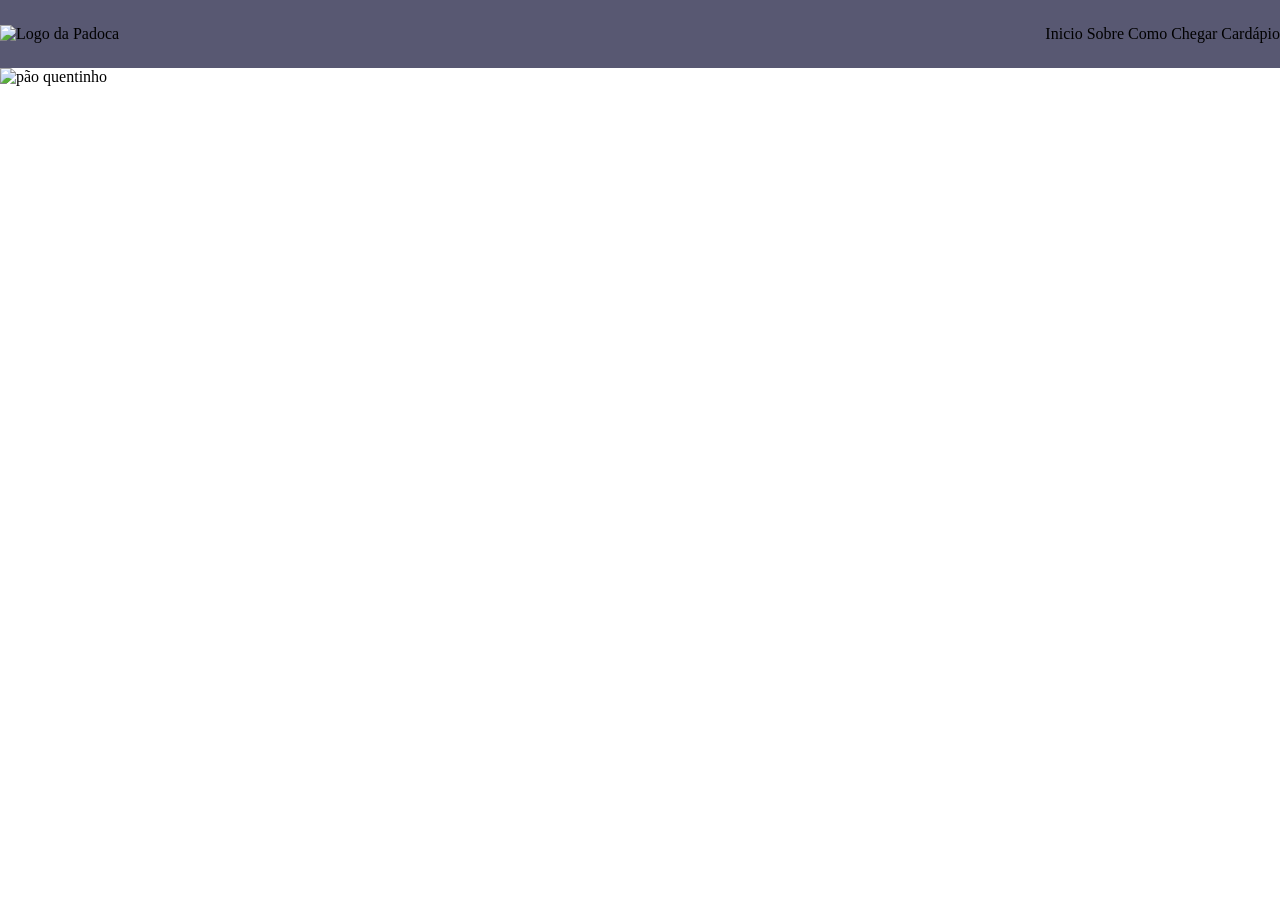
==== index.html @ 095957b6 "muito foda" ====
<!DOCTYPE html>
<html lang="en">
<head>
    <meta charset="UTF-8">
    <meta name="viewport" content="width=device-width, initial-scale=1.0">
    <title>Padoca Mágica</title>
    <link rel="stylesheet" href="./css/home.css">
</head>
 
<body>
    <header id="header" class="header">
        <img src="" alt="Logo da Padoca">
 
        <nav class="navigation">
            <a href="">Inicio</a>
            <a href="">Sobre</a>
            <a href="">Como Chegar</a>
            <a href="">Cardápio</a>
 
        </nav>
    </header>

    <main id="content" class="content">
        <section id="hero">
            <img src=""alt="pão quentinho">
        </section>

    </main>
</body>
</html>
---- css/home.css ----
@import url(layout.css);

.hero {
    background-color: var(--cor--alternativa);

    height: 90vh;
}
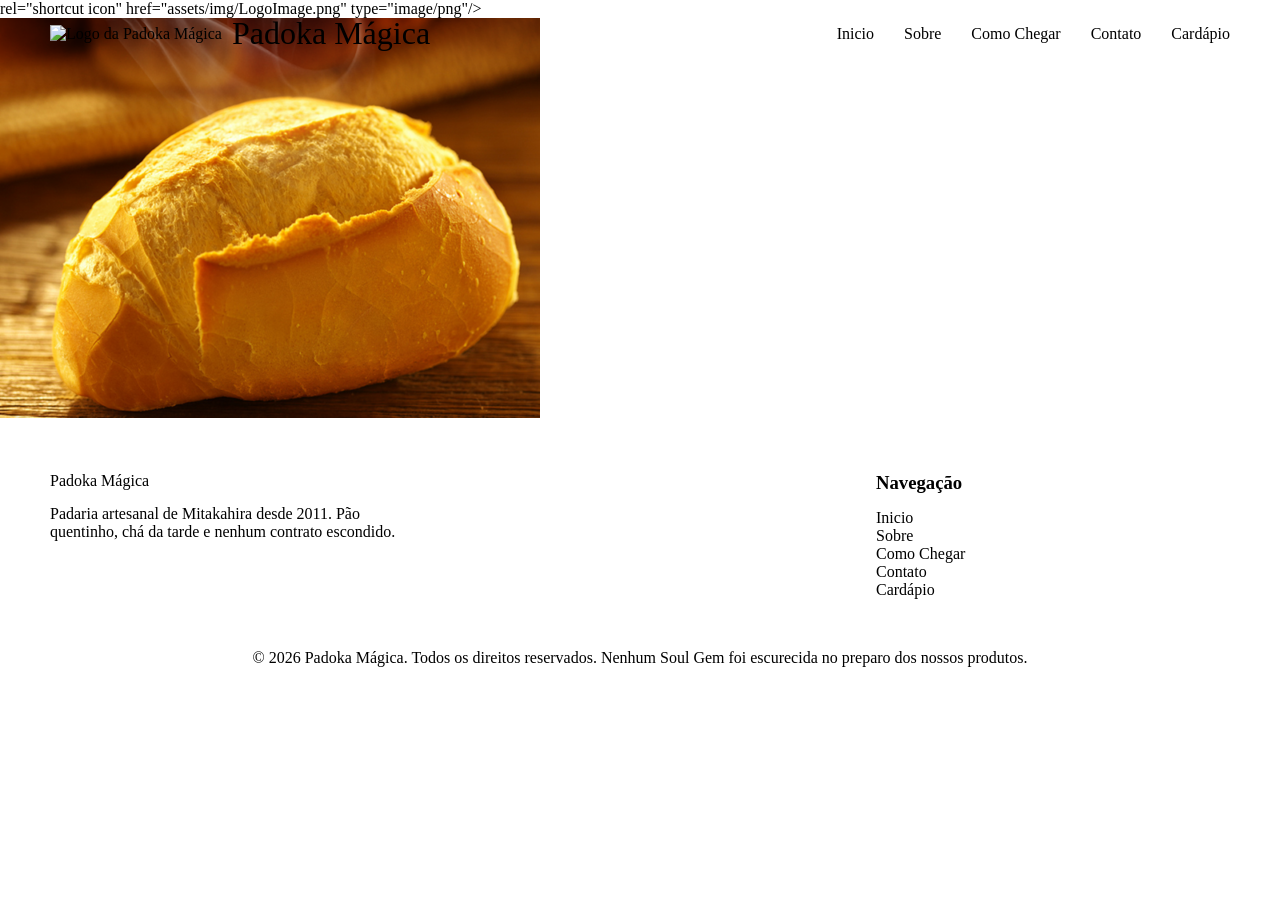
==== commit 1f469017: "git add ." ====
--- a/index.html
+++ b/index.html
@@ -5,26 +5,62 @@
     <meta name="viewport" content="width=device-width, initial-scale=1.0">
     <title>Padoca Mágica</title>
     <link rel="stylesheet" href="./css/home.css">
+    <link rel="stylesheet" href="css/variables.css">
+    <link rel="stylesheet" href="css/layout.css">
+    
+    rel="shortcut icon"
+    href="assets/img/LogoImage.png"
+    type="image/png"/>
 </head>
  
 <body>
     <header id="header" class="header">
-        <img src="" alt="Logo da Padoca">
- 
+        <a href="./index.html#hero" class="logoContainer">
+            <img scr="./assets/img/LogoImage.png" alt="Logo da Padoka Mágica" />
+            <h1>Padoka Mágica</h1>
+        </a>
+
         <nav class="navigation">
-            <a href="">Inicio</a>
-            <a href="">Sobre</a>
-            <a href="">Como Chegar</a>
+            <a href="./index.html#hero">Inicio</a>
+            <a href="./index.html#historia">Sobre</a>
+            <a href=".//index.html#comoChegar">Como Chegar</a>
+            <a href="./index.html#contato">Contato</a>
             <a href="">Cardápio</a>
- 
+
         </nav>
     </header>
 
     <main id="content" class="content">
         <section id="hero">
-            <img src=""alt="pão quentinho">
+            <img src="assets/img/heroImage.png"alt="Minha imagem">
         </section>
 
     </main>
+    <footer id="footer" class="footer">
+        <div class="footerContainer">
+            <div class="footerColuna">
+                <p class="footerLogo">Padoka Mágica</p>
+                <p>
+                    Padaria artesanal de Mitakahira desde 2011. Pão quentinho, chá da
+                     tarde e nenhum contrato escondido.
+                </p>
+            </div>
+            <div class="footerColuna">
+                <h3>Navegação</h3>
+                <a href="./index.html#hero">Inicio</a>
+                <a href="./index.html#historia">Sobre</a>
+                <a href=".//index.html#comoChegar">Como Chegar</a>
+                <a href="./index.html#contato">Contato</a>
+                <a href="">Cardápio</a>
+            </div>
+        </div>
+        <div class="copyright">
+            <p>
+              &copy; 2026 Padoka Mágica. Todos os direitos reservados. Nenhum Soul
+              Gem foi escurecida no preparo dos nossos produtos.
+            </p>  
+        </div>    
+    
+    </footer>
 </body>
 </html>
--- a/css/variables.css
+++ b/css/variables.css
@@ -0,0 +1,46 @@
+:root {
+    --cor-principal:#95D5EE;
+    --cor-alternativa: #FFE691;
+
+    --cor-do-texto: #262626;
+    --cor-do-texto-secundária: #95D5EE;
+
+
+    --altura-do-header: 7.5vh;
+    --tamanho-do-footer: 15vh;
+}
+
+@font-face {
+    font-family: "Pacifico";
+    src: url(../assets/fonts/Pacifico.tff);
+}
+
+@font-face{
+    font-family: "Poppins";
+    src: url(../assets/fonts/Poppins-Regular.ttf);
+    font-weight: normal;
+    font-style: normal;
+}
+
+@font-face{
+    font-family: "Poppins";
+    src: url(../assets/fonts/Poppins-Bold.ttf);
+    font-weight: bold;
+    font-style: normal;
+}
+
+@font-face{
+    font-family: "Poppins";
+    src: url(../assets/fonts/Poppins-Italic.ttf);
+    font-weight: normal;
+    font-style: italic;
+}
+
+@font-face{
+    font-family: "Poppins";
+    src: url(../assets/fonts/Poppins-BoldItalic.ttf);
+    font-weight: bold;
+    font-style: italic;
+}
+ 
+
--- a/css/layout.css
+++ b/css/layout.css
@@ -0,0 +1,214 @@
+@import url(varibles.css);
+ 
+*{
+    margin: 0px;
+    padding: 0px;
+    box-sizing: border-box;
+}
+ 
+html {
+    scroll-behavior: smooth;
+    scroll-padding-top: var(--altura-header);
+}
+ 
+body{
+    font-family: "Fonte Corpo";
+    color: var(--cor-roxa);
+}
+ 
+a{
+    text-decoration: none;
+}
+ 
+.header {
+    position: fixed;
+    top: 0;
+    left: 0;
+    width: 100%;
+    z-index: 100;
+ 
+    background-color: var(--cor-roxa);
+    color: var(--cor-amarela);
+   
+    height: var(--altura-header);
+    padding: 15px 50px;
+ 
+    display: flex;
+    align-items: center;
+    justify-content: space-between;
+}
+ 
+ 
+.logoContainer{
+    display: flex;
+    align-items: center;
+    gap: 10px;
+    color: inherit;
+    transform: 150ms;
+}
+ 
+.logoContainer h1{
+    font-family: "Fonte Titulo";
+    font-size: 2rem;
+    font-weight: lighter;
+}
+ 
+.logoContainer img{
+    height: calc(var(--altura-header) -1vh)
+}
+ 
+.logoContainer:hover{
+    scale: 102,5%;
+}
+ 
+.navigation{
+    display: flex;
+    gap: 30px;
+}
+ 
+.navigation a{
+    color: var(--cor-branca);
+    transition: 300ms;
+}
+ 
+.navigation a:hover{
+    color: var(--cor-rosa);
+}
+ 
+.footer{
+    padding: 50px 50px 20px;
+    background-color: var(--cor-roxa);
+    color: var(--cor-branca);
+}
+ 
+.footerContainer{
+    display: flex;
+    justify-content: space-between;
+    gap: 30px;
+    margin-bottom: 30px;
+}
+ 
+.footerColuna{
+    display: flex;
+    flex-direction: column;
+    width: 30%;
+}
+ 
+.footerLogo{
+    margin-bottom: 15px;
+    font-family: "Fonte Titulo";
+}
+ 
+.footerColuna h3{
+    margin-bottom: 15px;
+    color: var(--cor-amarela)
+}
+ 
+.footerColuna a{
+    color: inherit;
+    transform: 300ms;
+    width: fit-content;
+}
+ 
+.footerColuna:hover{
+    color: var(--cor-rosa);
+    transform: translateX(5px);
+}
+ 
+.copyright{
+    border-top: 1px solid var(--cor-rosa);
+    padding-top: 20px;
+    text-align: center;
+}
+ 
+@media (max-width: 768px){
+    html{
+        scroll-padding-top: 170px;
+    }
+ 
+    .header{
+        height: auto;
+        padding: 12px 20px;
+        flex-direction: column;
+        gap: 10px 20px;
+    }
+ 
+    .navigation{
+        flex-direction: wrap;
+        justify-content: center;
+        gap: 10px 20px;
+    }
+ 
+    .footer{
+        padding: 40px 20px 20px;
+    }
+ 
+    .footerContainer{
+        flex-direction: column;
+    }
+ 
+    .footerColuna{
+        width: 100%;
+    }
+}
+ 
+@media (max-width: 768px){
+    .hero{
+        flex-direction: column;
+        padding: 190px 20px 60px;
+    }
+ 
+    .heroTexto, .heroImagem{
+        width: 100%;
+    }
+ 
+    .heroTexto{
+        text-align: center;
+    }
+ 
+    .heroTag{
+        margin: 0 auto 20px;
+    }
+ 
+    .heroTitulo{
+        font-size: 38px;
+    }
+ 
+    .botaoSecundario{
+        margin-left: 0;
+        margin-top: 10px;
+    }
+ 
+    .circulo{
+        width: 250px;
+        height: 250px;
+        margin-top: 40px;
+    }
+ 
+    .selo{
+        width: 85px;
+        height: 85px;
+        right: 20px;
+        font-size: 85px;
+    }
+ 
+    .historia, .comoChegar .contato{
+        padding: 70px 20px;
+    }
+ 
+    .tituloSecao{
+        font-size: 34px;
+    }
+ 
+    .historiaConteudo, .comoChegarConteudo{
+        flex-direction: column;
+    }
+ 
+    .historiaTexto, .historiaCards, .mapa, .infoEndereco, .card{
+        width: 100%;
+    }
+ 
+    .formulario{
+        padding: 25px;
+    }
+}
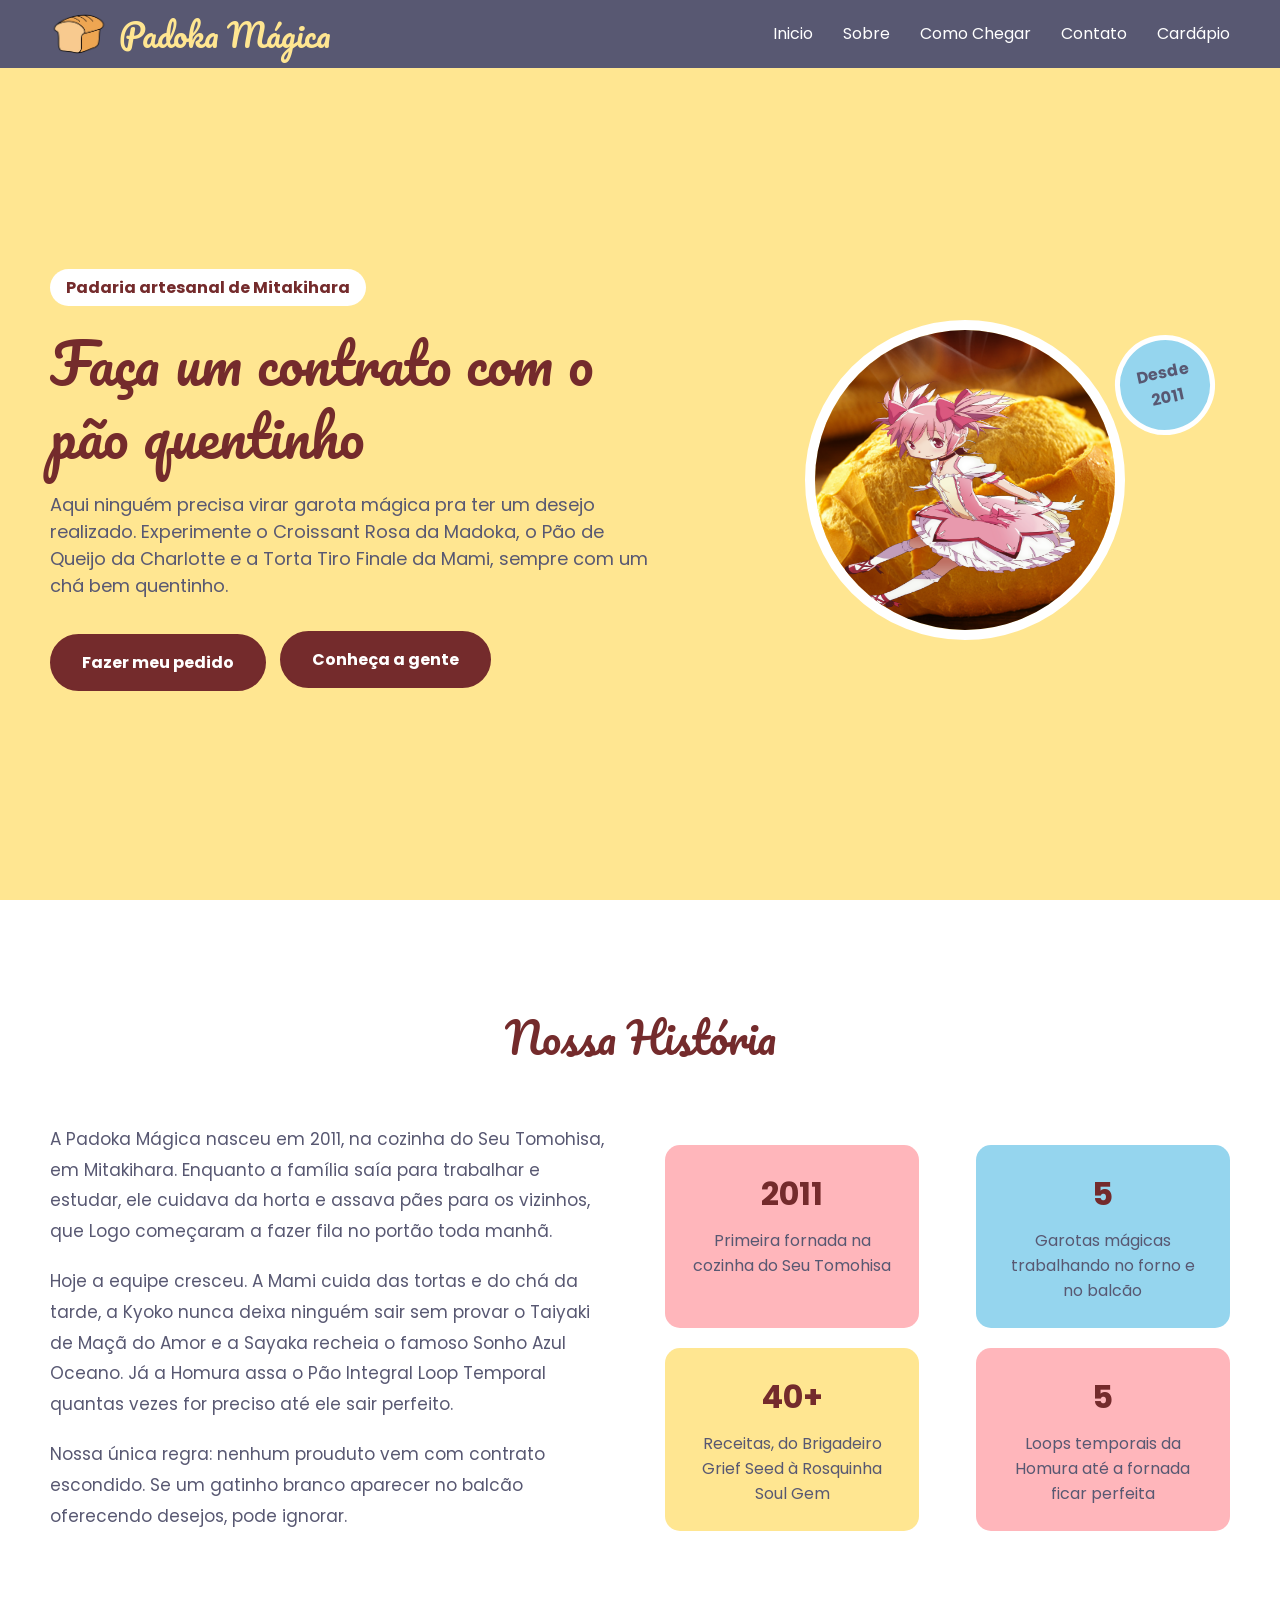
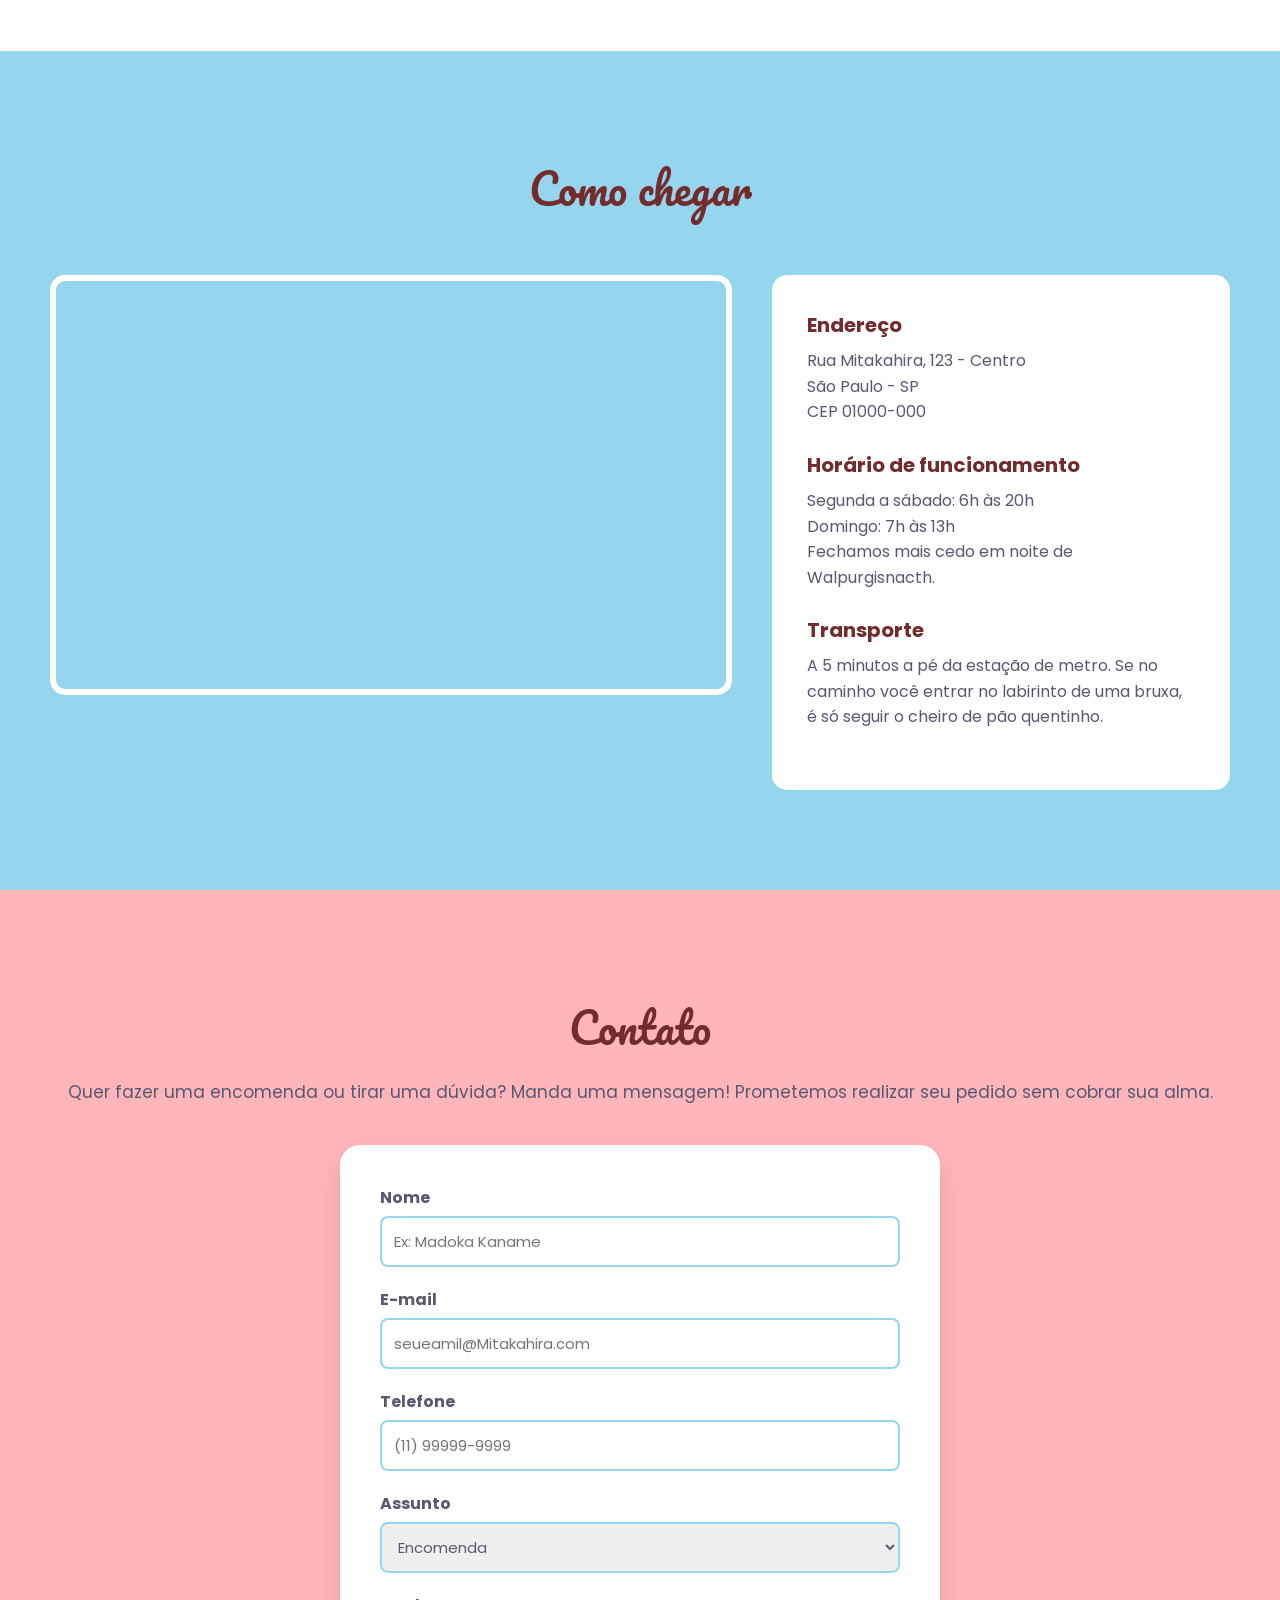
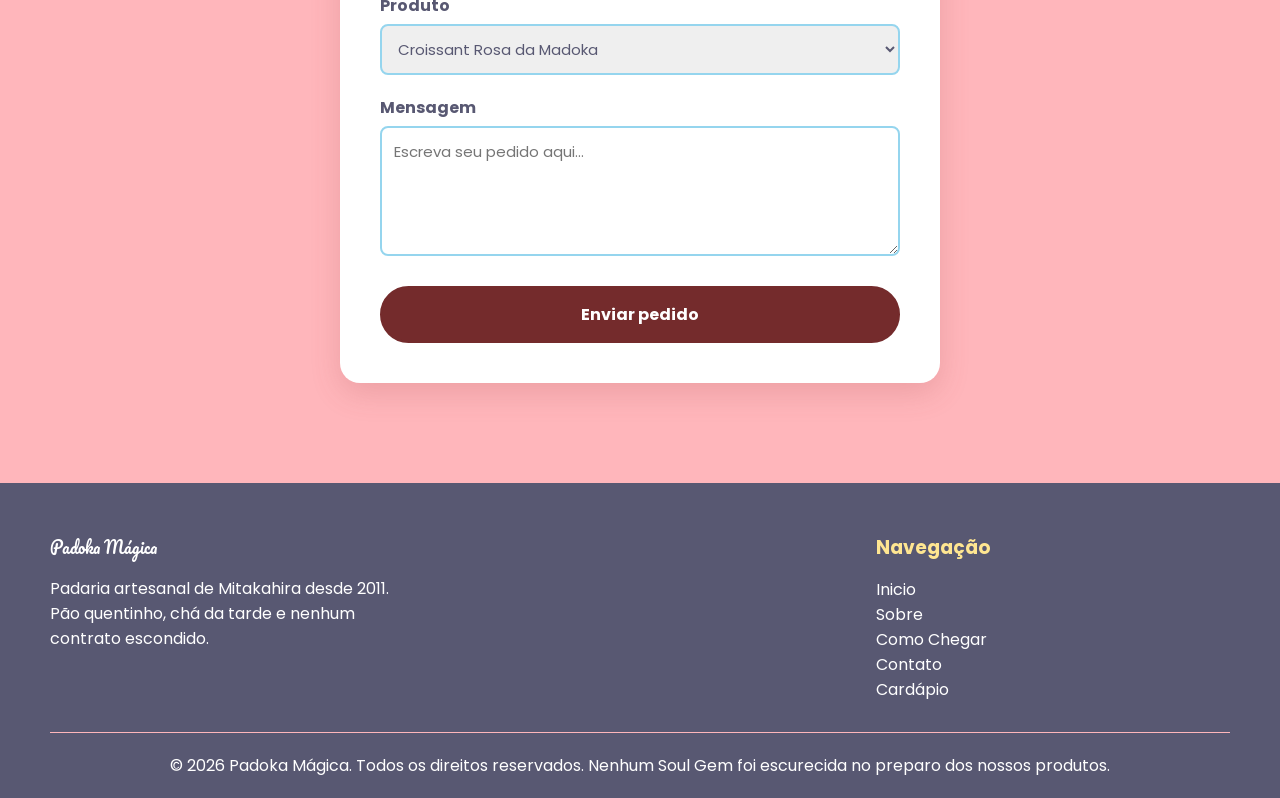
==== commit 3e1c5260: "Sua mensagem explicativa aqui" ====
--- a/index.html
+++ b/index.html
@@ -1,22 +1,21 @@
 <!DOCTYPE html>
-<html lang="en">
+<html lang="pt-BR">
+
 <head>
     <meta charset="UTF-8">
-    <meta name="viewport" content="width=device-width, initial-scale=1.0">
+    <meta name="viewport" content="width=device-width, initial-scale=1.0"/>
     <title>Padoca Mágica</title>
+    <link rel="stylesheet" href="./css/variables.css">
+    <link rel="stylesheet" href="./css/layout.css">
     <link rel="stylesheet" href="./css/home.css">
-    <link rel="stylesheet" href="css/variables.css">
-    <link rel="stylesheet" href="css/layout.css">
-    
-    rel="shortcut icon"
-    href="assets/img/LogoImage.png"
-    type="image/png"/>
+    <link rel="shortcut icon" href="assets/img/LogoImage.png" type="image/png" />
+
 </head>
- 
+
 <body>
     <header id="header" class="header">
         <a href="./index.html#hero" class="logoContainer">
-            <img scr="./assets/img/LogoImage.png" alt="Logo da Padoka Mágica" />
+            <img src="./assets/img/LogoImage.png" alt="Logo da Padoka Mágica">
             <h1>Padoka Mágica</h1>
         </a>
 
@@ -25,42 +24,248 @@
             <a href="./index.html#historia">Sobre</a>
             <a href=".//index.html#comoChegar">Como Chegar</a>
             <a href="./index.html#contato">Contato</a>
-            <a href="">Cardápio</a>
+            <a href="./cardapio.html">Cardápio</a>
 
         </nav>
     </header>
 
     <main id="content" class="content">
-        <section id="hero">
-            <img src="assets/img/heroImage.png"alt="Minha imagem">
-        </section>
-
+        <section id="hero" class="hero">
+
+            <div class="heroTexto">
+
+                <p class="heroTag">
+                    Padaria artesanal de Mitakihara
+                </p>
+
+                <h1 class="heroTitulo">
+                    Faça um contrato com o pão quentinho
+                </h1>
+
+                <p class="heroSubtitulo">
+                    Aqui ninguém precisa virar garota mágica pra ter um desejo
+                    realizado. Experimente o Croissant Rosa da Madoka, o Pão de Queijo
+                    da Charlotte e a Torta Tiro Finale da Mami, sempre com um chá bem
+                    quentinho.
+                </p>
+
+                <div class="heroBotoes">
+                    <a href="#contato" class="botao">
+                        Fazer meu pedido
+                    </a>
+
+                    <a href="#historia" class="botao botaoSecundario">
+                        Conheça a gente
+                    </a>
+                </div>
+
+            </div>
+
+            <div class="heroImage">
+                <div class="circulo">
+
+                    <img src="./assets/img/Madoka.png" alt="Madoka" class="madoka">
+
+                    <img src="./assets/img/heroImage.png" alt="Pão quentinho" class="pao">
+
+                </div>
+
+                <p class="selo">Desde<br>2011</p>
+            </div>
+
+        </section>
+
+        <!--NOSSA HISTÓRIA-->
+
+        <section id="historia" class="historia">
+            <!-- Conteúdo da seção Sobre entra aqui -->
+
+            <h2 class="tituloSecao">
+                Nossa História
+            </h2>
+
+            <div class="historiaConteudo">
+
+                <div class="historiaTexto">
+
+                    <p>
+                        A Padoka Mágica nasceu em 2011, na cozinha do Seu Tomohisa, em
+                        Mitakihara. Enquanto a família saía para trabalhar e estudar, ele
+                        cuidava da horta e assava pães para os vizinhos, que Logo
+                        começaram a fazer fila no portão toda manhã.
+                    </p>
+
+                    <p>
+                        Hoje a equipe cresceu. A Mami cuida das tortas e do chá da tarde,
+                        a Kyoko nunca deixa ninguém sair sem provar o Taiyaki de Maçã do
+                        Amor e a Sayaka recheia o famoso Sonho Azul Oceano. Já a Homura
+                        assa o Pão Integral Loop Temporal quantas vezes for preciso até
+                        ele sair perfeito.
+                    </p>
+
+                    <P>
+                        Nossa única regra: nenhum prouduto vem com contrato escondido. Se
+                        um gatinho branco aparecer no balcão oferecendo desejos, pode
+                        ignorar.
+                    </P>
+
+                </div>
+
+                <div class="historiaCards">
+                    <div class="card">
+                        <span class="cardNumero">2011</span>
+                        <p>Primeira fornada na cozinha do Seu Tomohisa</p>
+                    </div>
+                    <div class="card cardAzul">
+                        <span class="cardNumero">5</span>
+                        <p>Garotas mágicas trabalhando no forno e no balcão</p>
+                    </div>
+                    <div class="card cardAmarelo">
+                        <span class="cardNumero">40+</span>
+                        <p>Receitas, do Brigadeiro Grief Seed à Rosquinha Soul Gem</p>
+                    </div>
+                    <div class="card">
+                        <span class="cardNumero">5</span>
+                        <p>Loops temporais da Homura até a fornada ficar perfeita</p>
+                    </div>
+                </div>
+            </div>
+        </section>
+
+        <section id="comoChegar" class="comoChegar">
+            <h2 class="tituloSecao">Como chegar</h2>
+            <div class="comoChegarConteudo">
+                <div class="mapa">
+                    <iframe src="https://maps.google.com/maps?q=Pra%C3%A7a%20da%20S%C3%A3o%20Paulo&z=15&output=embed"
+                        loading="lazy" title="Mapa da Padoka Mágica"></iframe>
+                </div>
+                <div class="infoEndereço">
+                    <h3>Endereço</h3>
+                    <p>
+                        Rua Mitakahira, 123 - Centro<br />São Paulo - SP<br />CEP
+                        01000-000
+                    </p>
+
+                    <h3>Horário de funcionamento</h3>
+                    <p>
+                        Segunda a sábado: 6h às 20h<br />Domingo: 7h às 13h<br />Fechamos
+                        mais cedo em noite de Walpurgisnacth.
+                    </p>
+
+                    <h3>Transporte</h3>
+                    <p>
+                        A 5 minutos a pé da estação de metro. Se no caminho você entrar no
+                        labirinto de uma bruxa, é só seguir o cheiro de pão quentinho.
+                    </p>
+                </div>
+            </div>
+        </section>
+
+        <section id="contato" class="contato">
+            <h2 class="tituloSecao">Contato</h2>
+            <p class="contatoTexto">
+                Quer fazer uma encomenda ou tirar uma dúvida? Manda uma mensagem!
+                Prometemos realizar seu pedido sem cobrar sua alma.
+            </p>
+
+            <form id="formContato" class="formulario" action="#">
+                <label form="nome">Nome</label>
+                <input
+                type="text"
+                id="nome"
+                name="nome"
+                placeholder="Ex: Madoka Kaname"
+                required />
+
+                <label for="email">E-mail</label>
+                <input
+                type="email"
+                id="email"
+                name="email"
+                placeholder="seueamil@Mitakahira.com"
+                required />
+
+                <label for="telefone">Telefone</label>
+                <input
+                type="tel"
+                id="telefone"
+                name="telefone"
+                placeholder="(11) 99999-9999" />
+
+                <label for="Assunt">Assunto</Label>
+                <select id="assunto" name="assunto">
+                    <option value="encomenda">Encomenda</option>
+                    <option value="duvida">Dúvida</option>
+                    <option value="elogio">Elogio</option>
+                    <option value="desejo">Fazer um desejo (não recomendamos)</option>
+                </select>
+
+                <label for="produto">Produto</label>
+                <select id="produto" name="produto">
+                    <option value="croissant">Croissant Rosa da Madoka</option>
+                    <option value="paoQueijo">Pão de Queijo da Charlotte</option>
+                    <option value="torta">Torta Tiro Finale da Mami</option>
+                    <option value="taiyaki">Taiyaki de Maçã do Amor da Kyoko</option>
+                    <option value="sonho">Sonho Azul Oceano da Sayaka</option>
+                    <option value="integral">
+                        Pão Integral Loop Temporal da Homura
+                    </option>
+                    <option value="rosquinha">Rosquinha Soul Gem</option>
+                    <option value="brigadeiro">Brigadeiro Grief Seed</option>
+                    <option value="cafe">Café Walpurgisnacht (extra forte)</option>
+                </select>
+                
+                <label for="mensagem">Mensagem</label>
+                <textarea
+                id="mensagem"
+                name="mensagem"
+                placeholder="Escreva seu pedido aqui..."
+                required></textarea>
+
+                <button type="submit" class="botao botaoEnviar">Enviar pedido</button>
+
+            </form>
+        </section>
     </main>
+
     <footer id="footer" class="footer">
+
         <div class="footerContainer">
+
             <div class="footerColuna">
-                <p class="footerLogo">Padoka Mágica</p>
+
+                <p class="footerLogo">
+                    Padoka Mágica
+                </p>
                 <p>
                     Padaria artesanal de Mitakahira desde 2011. Pão quentinho, chá da
-                     tarde e nenhum contrato escondido.
-                </p>
-            </div>
+                    tarde e nenhum contrato escondido.
+                </p>
+
+            </div>
+
             <div class="footerColuna">
                 <h3>Navegação</h3>
                 <a href="./index.html#hero">Inicio</a>
                 <a href="./index.html#historia">Sobre</a>
                 <a href=".//index.html#comoChegar">Como Chegar</a>
                 <a href="./index.html#contato">Contato</a>
-                <a href="">Cardápio</a>
-            </div>
+                <a href="./cardapio.html">Cardápio</a>
+            </div>
+
         </div>
+
         <div class="copyright">
+
             <p>
-              &copy; 2026 Padoka Mágica. Todos os direitos reservados. Nenhum Soul
-              Gem foi escurecida no preparo dos nossos produtos.
-            </p>  
-        </div>    
-    
+                &copy; 2026 Padoka Mágica. Todos os direitos reservados. Nenhum Soul
+                Gem foi escurecida no preparo dos nossos produtos.
+            </p>
+
+        </div>
+
     </footer>
+
 </body>
+
 </html>
--- a/css/variables.css
+++ b/css/variables.css
@@ -1,45 +1,53 @@
 :root {
-    --cor-principal:#95D5EE;
+    --cor-principal: #95D5EE;
     --cor-alternativa: #FFE691;
 
+    --cor-azul: #95D5EE;
+    --cor-amarela: #FFE691;
+    --cor-vermelho: #742B2C;
+    --cor-branca: #FFFFFF;
+    --cor-roxa: #585872;
+    --cor-rosa: #FFB6BB;
+
     --cor-do-texto: #262626;
-    --cor-do-texto-secundária: #95D5EE;
-
+    --cor-do-texto-secundaria: #777777;
 
     --altura-do-header: 7.5vh;
+    --altura-header: 7.5vh;
     --tamanho-do-footer: 15vh;
 }
 
 @font-face {
-    font-family: "Pacifico";
-    src: url(../assets/fonts/Pacifico.tff);
-}
-
-@font-face{
-    font-family: "Poppins";
-    src: url(../assets/fonts/Poppins-Regular.ttf);
-    font-weight: normal;
+    font-family: "Fonte Titulo";
+    src: url("../assets/fonts/Pacifico.ttf");
     font-style: normal;
 }
 
-@font-face{
-    font-family: "Poppins";
-    src: url(../assets/fonts/Poppins-Bold.ttf);
-    font-weight: bold;
+@font-face {
+    font-family: "Fonte Corpo";
+    src: url("../assets/fonts/Poppins-Regular.ttf") format("truetype");
+    font-weight: 400;
     font-style: normal;
 }
 
-@font-face{
-    font-family: "Poppins";
-    src: url(../assets/fonts/Poppins-Italic.ttf);
-    font-weight: normal;
+@font-face {
+    font-family: "Fonte Corpo";
+    src: url("../assets/fonts/Poppins-Bold.ttf") format("truetype");
+    font-weight: 700;
+    font-style: normal;
+}
+
+@font-face {
+    font-family: "Fonte Corpo";
+    src: url("../assets/fonts/Poppins-Italic.ttf") format("truetype");
+    font-weight: 400;
     font-style: italic;
 }
 
-@font-face{
-    font-family: "Poppins";
-    src: url(../assets/fonts/Poppins-BoldItalic.ttf);
-    font-weight: bold;
+@font-face {
+    font-family: "Fonte Corpo";
+    src: url("../assets/fonts/Poppins-BoldItalic.ttf") format("truetype");
+    font-weight: 700;
     font-style: italic;
 }
  
--- a/css/layout.css
+++ b/css/layout.css
@@ -1,4 +1,4 @@
-@import url(varibles.css);
+@import url(./variables.css);
  
 *{
     margin: 0px;
@@ -54,7 +54,7 @@
 }
  
 .logoContainer img{
-    height: calc(var(--altura-header) -1vh)
+    height: calc(var(--altura-header) - 1vh)
 }
  
 .logoContainer:hover{
--- a/css/home.css
+++ b/css/home.css
@@ -1,9 +1,307 @@
-@import url(layout.css);
+@import url(./layout.css);
 
 .hero {
-    background-color: var(--cor--alternativa);
-
-    height: 90vh;
-}
-
-
+    display: flex;
+    align-items: center;
+    justify-content: space-between;
+    gap: 40px;
+    min-height: 100vh;
+    padding: 120px 50px 60px;
+    background-color: var(--cor-alternativa);
+}
+
+.heroTexto {
+    width: 55%;
+}
+
+.heroTag {
+    background-color: var(--cor-branca);
+    color: var(--cor-vermelho);
+    font-weight: bold;
+
+    width: fit-content;
+
+    padding: 6px 16px;
+    margin-bottom: 20px;
+
+    border-radius: 20px;
+}
+
+.heroTitulo {
+    color: var(--cor-vermelho);
+
+    font-family: "Fonte Titulo";
+    font-size: 56px;
+    font-weight: 300;
+    line-height: 1.3;
+
+    margin-bottom: 20px;
+}
+
+.heroSubtitulo {
+    margin-bottom: 35px;
+    font-size: large;
+}
+
+.botao {
+    display: inline-block;
+    background-color: var(--cor-vermelho);
+    color: var(--cor-branca);
+    
+    border: 2px solid var(--cor-vermelho);
+    border-radius: 30px;
+    
+    padding: 14px 30px;
+    font-weight: bold;
+    transition: 300ms;
+}
+
+.botaoSecundario {
+    margin-left: 10px;
+    background-color: #742b2c;
+    border-color: #742b2c;
+    transform: translateY(-3px);
+}
+
+.botaoSecundario:hover {
+    background-color: var(--cor-vermelho);
+    border-color: var(--cor-vermelho);
+    color: var(--cor-branca);
+}
+
+.heroImage {
+    width: 45%;
+    display: flex;
+    justify-content: center;
+    position: relative;
+    flex-shrink: 0;
+}
+
+.circulo {
+    width: 320px;
+    height: 320px;
+    border: 10px solid var(--cor-branca);
+    border-radius: 50%;
+    overflow: hidden;
+    position: relative;
+}
+
+.madoka {
+    position: absolute;
+    width: 80%;
+    height: auto;
+    bottom: 0;
+    left: 10%;
+    transform: translateY(-6.5%) scaleX(-1) scaleY(0.75);
+    transform-origin: bottom center;
+    z-index: 2;
+}
+
+.pao {
+    position:absolute;
+    inset: 0;
+    width: 100%;
+    height: 100%;
+    object-fit: cover;
+    z-index: 1;
+}
+
+.selo {
+    position: absolute;
+    top: 15px;
+    right: 15px;
+    z-index: 3;
+
+    height: 100px;
+    width: 100px;
+
+    background-color: var(--cor-azul);
+    border: 5px solid var(--cor-branca);
+    border-radius: 50%;
+
+    display: flex;
+    justify-content: center;
+    align-items: center;
+    text-align: center;
+    font-weight: bold;
+
+    transform: rotate(-12deg);
+}
+
+.historia {
+    padding: 100px 50px;
+    background-color: var(--cor-branca);
+}
+
+.tituloSecao {
+    margin-bottom: 50px;
+
+    font-family: "Fonte Titulo";
+    font-size: 42px;
+    font-weight: 300;
+    text-align: center;
+    color: var(--cor-vermelho);
+}
+
+.historiaConteudo {
+    display: flex;
+    align-items: center;
+    gap: 50px;
+}
+
+.historiaTexto {
+    width: 50%;
+}
+
+.historiaTexto P {
+    margin-bottom: 20px;
+    font-size: 17px;
+    line-height: 1.8;
+}
+
+.historiaCards {
+    width: 50%;
+    display: flex;
+    flex-wrap: wrap;
+    justify-content: space-between;
+    gap: 20px;
+}
+
+.card {
+    width: 45%;
+    padding: 25px;
+
+    background-color: var(--cor-rosa);
+    border-radius: 15px;
+    text-align: center;
+    transition: 300ms;
+}
+
+.card:hover {
+    transform: scale(1.05);
+}
+
+.cardNumero {
+    display:block;
+    margin-bottom: 10px;
+
+    font-size: 32px;
+    font-weight: bolder;
+    color: var(--cor-vermelho);
+}
+
+.cardAzul {
+    background-color: var(--cor-azul);
+}
+
+.cardAmarelo {
+    background-color: var(--cor-amarela);
+}
+
+.comoChegar {
+    padding: 100px 50px;
+    background-color: var(--cor-azul);
+}
+
+.comoChegarConteudo {
+    display: flex;
+    gap: 40px;
+}
+
+.mapa {
+    width: 60%;
+}
+
+.mapa iframe {
+    display:block;
+    width: 100%;
+    height: 420px;
+
+    border: 6px solid var(--cor-branca);
+    border-radius: 15px;
+}
+
+.infoEndereço {
+    width: 40%;
+    padding: 35px;
+
+    background-color: var(--cor-branca);
+    border-radius: 15px;
+}
+
+.infoEndereço h3 {
+    margin-bottom: 8px;
+    font-size: 20px;
+    color: var(--cor-vermelho);
+}
+
+.infoEndereço P {
+    margin-bottom: 25px;
+    line-height: 1.6;
+}
+
+.contato {
+    padding: 100px 50px;
+    background-color: var(--cor-rosa);
+}
+
+.contato .tituloSecao {
+    margin-bottom: 15px;
+}
+
+.contatoTexto {
+    margin-bottom: 40px;
+    font-size: 17px;
+    text-align: center;
+}
+
+.formulario {
+    display: flex;
+    flex-direction: column;
+
+    max-width: 600px;
+    margin: 0 auto;
+    padding: 40px;
+
+    background-color: var(--cor-branca);
+    border-radius: 20px;
+    box-shadow: 0px 10px 30px rgba(158, 68, 70, 0.2);
+}
+
+.formulario label {
+    margin-bottom: 6px;
+    font-weight: bold;
+}
+
+.formulario input,
+.formulario select,
+.formulario textarea {
+    margin-bottom: 20px;
+    padding: 12px;
+    
+    border: 2px solid var(--cor-azul);
+    border-radius: 8px;
+
+    font-family: inherit;
+    font-size: 15px;
+    color: var(--cor-roxa);
+}
+
+.formulario input:focus,
+.formulario select:focus,
+.formulario textarea:focus {
+    outline: none;
+    border-color: var(--cor-vermelho);
+}
+
+.formulario textarea {
+    height: 130px;
+    resize: vertical;
+}
+
+.botaoEnviar {
+    margin-top: 10px;
+    font-family: inherit;
+    font-size: 16px;
+    cursor: pointer;
+}
